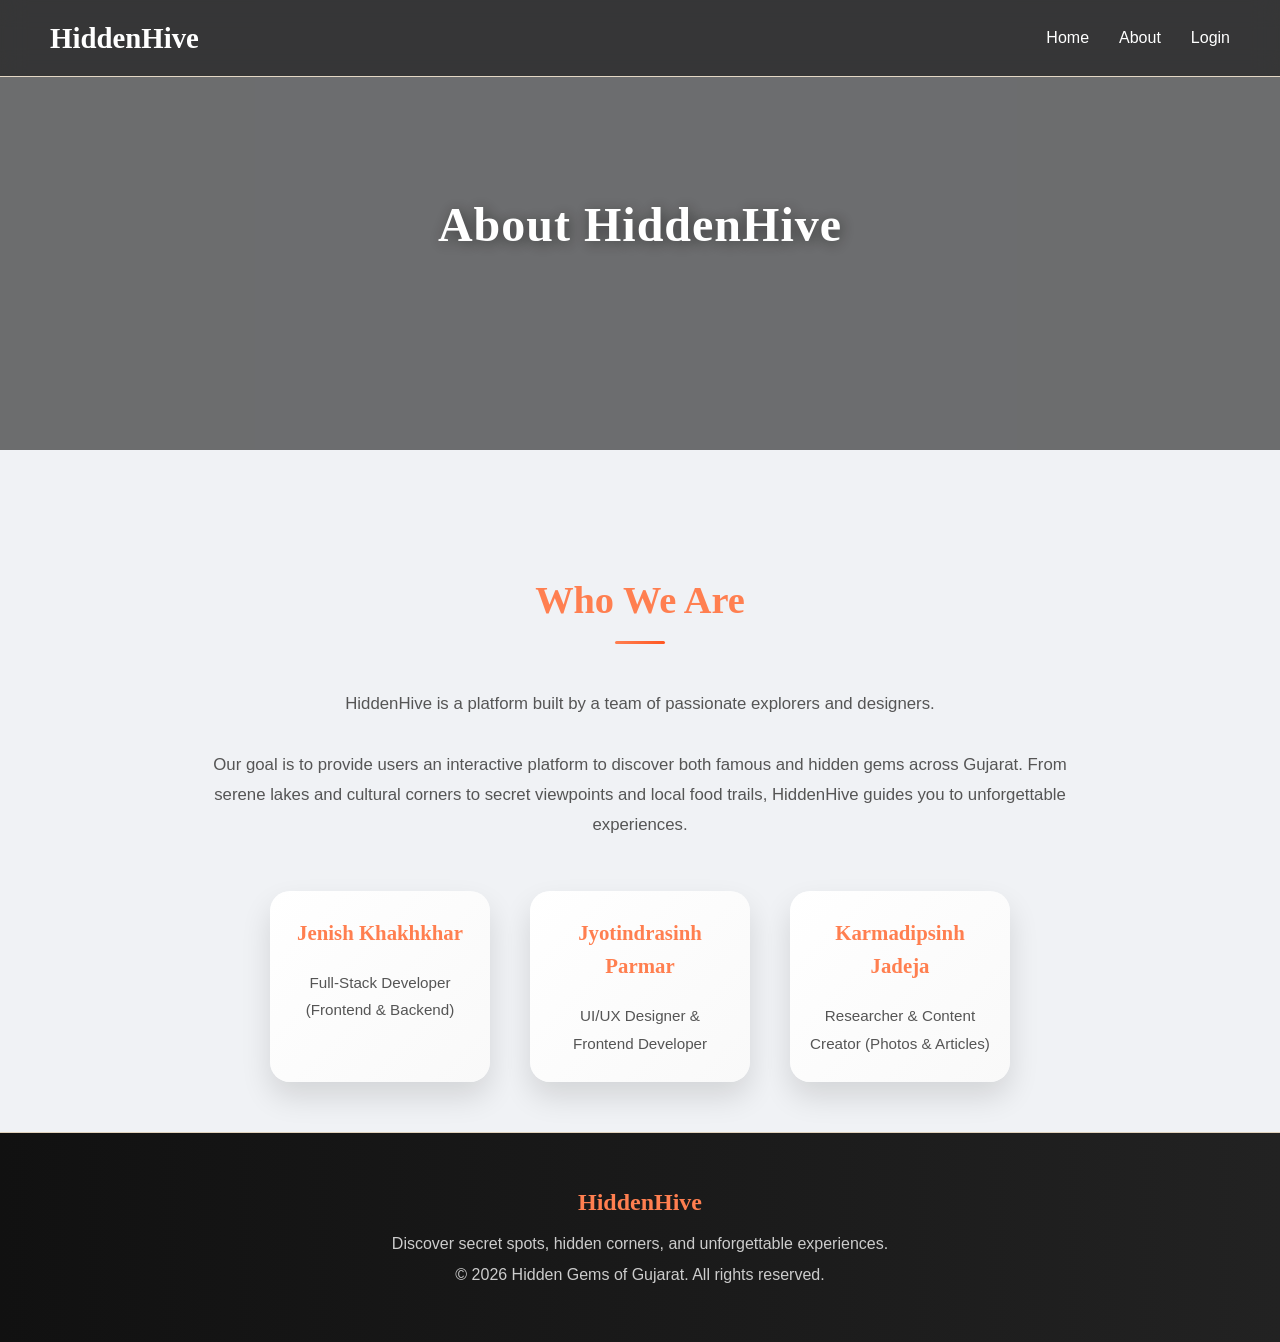
==== about.html @ 038d9a4e "Create about.html" ====
<!DOCTYPE html>
<html lang="en">
<head>
  <meta charset="UTF-8" />
  <meta name="viewport" content="width=device-width, initial-scale=1.0" />
  <title>About HiddenHive</title>
  <link rel="stylesheet" href="assets/css/style.css" />

  <!-- AOS Library for scroll animations -->
  <link href="https://cdn.jsdelivr.net/npm/aos@2.3.4/dist/aos.css" rel="stylesheet">

  <style>
    body { font-family: 'Poppins', sans-serif; margin:0; padding:0; background:#f0f2f5; color:#333; }
    
    /* ===== NAVBAR ===== */
    .navbar { position: fixed; width: 100%; padding: 15px 50px; display: flex; justify-content: space-between; align-items: center; backdrop-filter: blur(12px); background: rgba(0,0,0,0.5); z-index: 1000; transition: 0.3s; }
    .navbar:hover { background: rgba(0,0,0,0.85); }
    .logo { font-size: 1.8rem; color: #fff; font-weight: bold; transition: 0.3s; }
    .logo:hover { color: #ff7f50; transform: scale(1.05); }
    .nav-links { display: flex; gap: 30px; list-style: none; }
    .nav-links li a { color: #fff; text-decoration: none; position: relative; transition: 0.3s; }
    .nav-links li a:hover { color: #ff7f50; }

    /* ===== HERO ===== */
    .hero-about { height: 50vh; background: url('assets/images/Gujarat.jpeg') center/cover no-repeat; display: flex; justify-content: center; align-items: center; position: relative; }
    .hero-about::after { content: ""; position: absolute; width:100%; height:100%; background: rgba(0,0,0,0.55); top:0; left:0; }
    .hero-about h1 { color:#fff; position: relative; z-index:1; font-size: 3rem; text-shadow: 2px 2px 15px rgba(0,0,0,0.5); letter-spacing: 1px; }

    /* ===== ABOUT SECTION ===== */
    .about-section { max-width: 900px; margin: 120px auto 50px; padding: 0 20px; text-align: center; }
    .about-section h2 { font-size: 2.4rem; margin-bottom: 25px; color:#ff7f50; position: relative; display: inline-block; }
    .about-section h2::after { content: ""; width: 50px; height: 3px; background: linear-gradient(90deg,#ff7f50,#ff5722); display:block; margin:10px auto 0; border-radius:2px; }
    .about-section p { font-size: 1.05rem; line-height: 1.8; margin-top: 20px; color:#555; }

    /* ===== TEAM SECTION ===== */
    .team { display: flex; justify-content: center; flex-wrap: wrap; gap: 40px; margin-top: 50px; }
    .team-member { background: linear-gradient(135deg,#ffffff, #f9f9f9); padding: 25px 20px; border-radius: 20px; box-shadow: 0 15px 30px rgba(0,0,0,0.12); text-align: center; transition: all 0.4s ease; width: 220px; position: relative; overflow: hidden; }
    .team-member::before { content: ""; position: absolute; width: 150%; height: 150%; background: radial-gradient(circle, rgba(255,127,80,0.2), transparent); top:-50%; left:-50%; opacity:0; transition: 0.5s; }
    .team-member:hover::before { opacity:1; }
    .team-member:hover { transform: translateY(-12px) scale(1.05); box-shadow: 0 25px 45px rgba(0,0,0,0.15); }
    .team-member h3 { font-size: 1.3rem; color:#ff7f50; margin-bottom: 8px; }
    .team-member p { font-size: 0.95rem; color:#555; }

    /* ===== FOOTER ===== */
    .footer { text-align: center; padding: 50px 20px; background: linear-gradient(to right,#111,#222); color: #fff; margin-top:50px; }
    .footer h3 { color: #ff7f50; font-size: 1.5rem; margin-bottom: 10px; }
    .footer p { color: #ccc; margin:5px 0; }

    @media (max-width: 768px) {
      .team { gap: 25px; }
      .hero-about h1 { font-size: 2.4rem; }
    }
    @media (max-width: 480px) {
      .team-member { width: 100%; }
    }
  </style>
</head>
<body>

<!-- Navbar -->
<header class="navbar" data-aos="fade-down">
  <div class="logo" data-aos="fade-right">HiddenHive</div>
  <nav>
    <ul class="nav-links">
      <li><a href="index.html">Home</a></li>
      <li><a href="about.html" class="active-link">About</a></li>
      <li id="userSection"></li>
    </ul>
  </nav>
</header>

<!-- Hero Section -->
<section class="hero-about" data-aos="fade-up">
  <h1>About HiddenHive</h1>
</section>

<!-- About Section -->
<section class="about-section" data-aos="fade-up">
  <h2>Who We Are</h2>
  <p>
    HiddenHive is a platform built by a team of passionate explorers and designers.<br><br>
    Our goal is to provide users an interactive platform to discover both famous and hidden gems across Gujarat. From serene lakes and cultural corners to secret viewpoints and local food trails, HiddenHive guides you to unforgettable experiences.
  </p>

  <div class="team">
    <div class="team-member" data-aos="zoom-in">
      <h3>Jenish Khakhkhar</h3>
      <p>Full-Stack Developer (Frontend & Backend)</p>
    </div>
    <div class="team-member" data-aos="zoom-in" data-aos-delay="100">
      <h3>Jyotindrasinh Parmar</h3>
      <p>UI/UX Designer & Frontend Developer</p>
    </div>
    <div class="team-member" data-aos="zoom-in" data-aos-delay="200">
      <h3>Karmadipsinh Jadeja</h3>
      <p>Researcher & Content Creator (Photos & Articles)</p>
    </div>
  </div>
</section>

<!-- Footer -->
<footer class="footer" data-aos="fade-up">
  <h3>HiddenHive</h3>
  <p>Discover secret spots, hidden corners, and unforgettable experiences.</p>
  <p>&copy; 2026 Hidden Gems of Gujarat. All rights reserved.</p>
</footer>

<script src="https://cdn.jsdelivr.net/npm/aos@2.3.4/dist/aos.js"></script>
<script>
  AOS.init({ duration: 1200 });

  // Navbar user section: Login / Logout
  const userSection = document.getElementById("userSection");
  const isLoggedIn = localStorage.getItem("isLoggedIn");

  if (isLoggedIn) {
    userSection.innerHTML = `<a href="#" onclick="logoutUser()" style="color:#ff7f50;">Logout</a>`;
  } else {
    userSection.innerHTML = `<a href="login.html">Login</a>`;
  }

  function logoutUser() {
    localStorage.removeItem("isLoggedIn");
    window.location.href = "login.html";
  }
</script>

</body>
</html>
---- assets/css/style.css ----
* {
  margin: 0;
  padding: 0;
  box-sizing: border-box;
}

html {
  scroll-behavior: smooth;
}

body {
  font-family: Arial, sans-serif;
  background-color: #f7f3ea;
  color: #2e2a25;
  line-height: 1.6;
}

img {
  width: 100%;
  display: block;
}

a {
  text-decoration: none;
}

.container {
  width: 90%;
  max-width: 1200px;
  margin: auto;
}

.section {
  padding: 80px 0;
}

.section-label {
  color: #b38b59;
  font-size: 14px;
  text-transform: uppercase;
  letter-spacing: 2px;
  margin-bottom: 10px;
}

h1,
h2,
h3 {
  font-family: Georgia, serif;
  color: #2f2418;
}

h2 {
  font-size: 2.2rem;
  margin-bottom: 18px;
}

p {
  color: #5f564b;
}

.navbar {
  width: 100%;
  position: fixed;
  top: 0;
  left: 0;
  z-index: 1000;
  padding: 18px 5%;
  display: flex;
  justify-content: space-between;
  align-items: center;
  background: rgba(255, 250, 243, 0.95);
  backdrop-filter: blur(6px);
  border-bottom: 1px solid #e5d8c5;
}

.logo {
  font-size: 1.2rem;
  font-weight: bold;
  color: #2f2418;
  font-family: Georgia, serif;
}

.nav-links {
  list-style: none;
  display: flex;
  gap: 24px;
}

.nav-links li {
  display: flex;
  align-items: center;
}

.nav-links a {
  color: #3b3025;
  transition: 0.3s;
}

.nav-links a:hover,
.active-link {
  color: #b38b59;
}

.user-greeting {
  color: #5e4525;
  font-weight: 600;
}

.nav-auth-link {
  font-weight: 600;
}

.nav-auth-btn {
  border: none;
  border-radius: 999px;
  background: #b38b59;
  color: #fff;
  padding: 8px 14px;
  font-weight: 600;
  cursor: pointer;
  transition: 0.3s ease;
  margin-left: 10px;
}

.nav-auth-btn:hover {
  background: #9f7848;
}

.hero {
  height: 100vh;
  background: url('assets/dwarkadhish-temple.jpg') center/cover no-repeat;
  position: relative;
  display: flex;
  align-items: center;
  justify-content: center;
  text-align: center;
  padding: 0 20px;
}

.overlay {
  position: absolute;
  inset: 0;
  background: rgba(0, 0, 0, 0.45);
}

.hero-content {
  position: relative;
  z-index: 2;
  max-width: 850px;
}

.hero-tag {
  color: #d9b06f;
  text-transform: uppercase;
  letter-spacing: 2px;
  margin-bottom: 15px;
  font-size: 14px;
}

.hero h1 {
  font-size: 3.5rem;
  color: #fff7eb;
  margin-bottom: 18px;
}

.hero-text {
  font-size: 1.1rem;
  max-width: 700px;
  margin: 0 auto 30px;
  color: #f5ead9;
}

.hero-buttons {
  display: flex;
  justify-content: center;
  gap: 15px;
  flex-wrap: wrap;
  margin-bottom: 25px;
}

.btn {
  padding: 12px 24px;
  border-radius: 30px;
  font-weight: bold;
  display: inline-block;
  transition: 0.3s;
}

.btn-primary {
  background: #b38b59;
  color: #fff;
}

.btn-primary:hover {
  background: #9f7848;
}

.btn-secondary {
  border: 1px solid #f4dfba;
  color: #fff8ef;
}

.btn-secondary:hover {
  background: #b38b59;
  color: #fff;
}

.search-box {
  margin-top: 15px;
  display: flex;
  justify-content: center;
  flex-wrap: wrap;
  gap: 10px;
}

.search-box input {
  width: 320px;
  max-width: 90%;
  padding: 12px 15px;
  border: none;
  border-radius: 30px;
  outline: none;
}

.search-box button {
  padding: 12px 20px;
  border: none;
  border-radius: 30px;
  background: #b38b59;
  color: #fff;
  font-weight: bold;
  cursor: pointer;
  transition: 0.3s;
}

.search-box button:hover {
  background: #9f7848;
}

.intro {
  background: #fffaf3;
  text-align: center;
}

.intro p {
  max-width: 850px;
  margin: auto;
}

.city-grid,
.place-grid,
.category-grid,
.about-points {
  display: grid;
  gap: 25px;
}

.city-grid {
  grid-template-columns: repeat(auto-fit, minmax(240px, 1fr));
}

.place-grid {
  grid-template-columns: repeat(auto-fit, minmax(260px, 1fr));
}

.category-grid {
  grid-template-columns: repeat(auto-fit, minmax(220px, 1fr));
}

.about-points {
  grid-template-columns: repeat(auto-fit, minmax(220px, 1fr));
  margin-top: 30px;
}

.city-card,
.place-card,
.category-card,
.about-box,
.info-box {
  background: #ffffff;
  border: 1px solid #eadfcf;
  border-radius: 16px;
  overflow: hidden;
  transition: transform 0.3s ease, box-shadow 0.3s ease;
  box-shadow: 0 8px 20px rgba(73, 52, 28, 0.06);
}

.city-card:hover,
.place-card:hover,
.category-card:hover,
.about-box:hover,
.info-box:hover {
  transform: translateY(-6px);
  box-shadow: 0 12px 26px rgba(73, 52, 28, 0.12);
}

.city-card img,
.place-card img {
  height: 220px;
  object-fit: cover;
}

.card-content {
  padding: 20px;
}

.card-content h3 {
  margin-bottom: 10px;
  color: #2f2418;
}

.card-content p {
  margin-bottom: 15px;
  color: #5f564b;
}

.card-btn {
  display: inline-block;
  color: #a6793d;
  font-weight: bold;
}

.card-btn:hover {
  color: #805b2b;
}

.badge,
.city-tag {
  display: inline-block;
  font-size: 12px;
  background: #ecd7b2;
  color: #5e4525;
  font-weight: bold;
  padding: 6px 12px;
  border-radius: 20px;
  margin-bottom: 12px;
}

.category-card {
  padding: 25px;
  text-align: center;
}

.category-card h3 {
  margin-bottom: 10px;
  color: #2f2418;
}

.category-card p {
  color: #5f564b;
}

.about {
  background: #fffaf3;
  text-align: center;
}

.about p {
  max-width: 800px;
  margin: auto;
}

.about-box {
  padding: 22px;
  color: #4a3925;
  font-weight: bold;
}

.cta {
  text-align: center;
  background: linear-gradient(to right, #f5ede2, #efe3d4);
}

.cta p {
  margin: 15px 0 25px;
}

.footer {
  background: #f1e8db;
  text-align: center;
  padding: 35px 20px;
  border-top: 1px solid #e1d2bc;
}

.footer h3 {
  margin-bottom: 10px;
  color: #2f2418;
}

.footer p {
  margin: 6px 0;
  color: #5f564b;
}

.page-hero {
  height: 70vh;
  position: relative;
  display: flex;
  align-items: center;
  justify-content: center;
  text-align: center;
  padding: 120px 20px 60px;
  background-size: cover;
  background-position: center;
}

.city-page-hero {
  background: url('https://images.unsplash.com/photo-1516483638261-f4dbaf036963?auto=format&fit=crop&w=1600&q=80') center/cover no-repeat;
}

.places-page-hero {
  background: url('https://images.unsplash.com/photo-1500530855697-b586d89ba3ee?auto=format&fit=crop&w=1600&q=80') center/cover no-repeat;
}

.city-explorer-hero {
  background-size: cover;
  background-position: center;
}

.light-overlay {
  position: absolute;
  inset: 0;
  background: rgba(35, 24, 14, 0.45);
}

.page-hero-content {
  position: relative;
  z-index: 2;
  max-width: 820px;
}

.page-hero-content h1 {
  font-size: 3rem;
  color: #fff7eb;
  margin-bottom: 16px;
}

.page-hero-content p {
  color: #f5ead9;
  font-size: 1.05rem;
}

.section-heading {
  text-align: center;
  margin-bottom: 40px;
}

.section-heading p {
  max-width: 700px;
  margin: 0 auto;
}

.bright-card img {
  height: 240px;
  object-fit: cover;
}

.city-info-section {
  background: #fffaf3;
}

.city-info-layout {
  display: grid;
  grid-template-columns: 1.3fr 1fr;
  gap: 30px;
  align-items: center;
}

.city-info-text h2 {
  margin-bottom: 15px;
}

.city-info-boxes {
  display: grid;
  gap: 18px;
}

.info-box {
  padding: 22px;
  border-radius: 16px;
  font-weight: bold;
  color: #4a3925;
  text-align: center;
}

.light-footer {
  background: #f1e8db;
  border-top: 1px solid #e1d2bc;
}

.light-footer h3 {
  color: #2f2418;
}

.light-footer p {
  color: #5f564b;
}

.filter-section {
  background: #fffaf3;
}

.city-category-section,
.city-results-section {
  background: #fffaf3;
}

.city-category-grid {
  display: grid;
  grid-template-columns: repeat(auto-fit, minmax(220px, 1fr));
  gap: 20px;
}

.city-category-card {
  display: block;
  background: #ffffff;
  border: 1px solid #eadfcf;
  border-radius: 18px;
  padding: 26px 22px;
  box-shadow: 0 8px 20px rgba(73, 52, 28, 0.06);
  transition: transform 0.3s ease, box-shadow 0.3s ease, border-color 0.3s ease;
}

.city-category-card h3 {
  margin-bottom: 10px;
}

.city-category-card p {
  color: #5f564b;
}

.city-category-card:hover,
.active-category {
  transform: translateY(-5px);
  box-shadow: 0 12px 26px rgba(73, 52, 28, 0.12);
  border-color: #cda975;
}

.city-results-header {
  display: flex;
  justify-content: space-between;
  align-items: center;
  gap: 20px;
  margin-bottom: 28px;
}

.city-back-link {
  font-size: 0.98rem;
}

.filter-bar {
  display: grid;
  grid-template-columns: 2fr 1fr 1fr auto;
  gap: 14px;
  margin-top: 28px;
}

.filter-bar input,
.filter-bar select {
  width: 100%;
  padding: 14px 16px;
  border: 1px solid #dbc9af;
  border-radius: 14px;
  background: #fff;
  color: #2f2418;
  font-size: 1rem;
  outline: none;
}

.filter-bar button {
  border: none;
  border-radius: 14px;
  background: #b38b59;
  color: #fff;
  padding: 14px 22px;
  font-weight: 700;
  cursor: pointer;
  transition: 0.3s ease;
}

.filter-bar button:hover {
  background: #9f7848;
}

.no-results {
  text-align: center;
  color: #7a6448;
  font-weight: 600;
  margin-top: 24px;
}

.details-hero {
  margin-top: 84px;
  height: 420px;
  overflow: hidden;
}

.details-hero img {
  width: 100%;
  height: 100%;
  object-fit: cover;
}

.details-container {
  max-width: 920px;
}

.details-container h1 {
  font-size: 2.8rem;
  margin-bottom: 12px;
}

.details-city {
  font-size: 1.05rem;
  color: #9a6b33;
  font-weight: 700;
  margin-bottom: 18px;
}

.details-description {
  font-size: 1.05rem;
  margin-bottom: 30px;
}

.details-extra {
  display: grid;
  grid-template-columns: repeat(auto-fit, minmax(240px, 1fr));
  gap: 20px;
  margin-bottom: 30px;
}

.details-gallery-section {
  margin-bottom: 32px;
}

.details-gallery-section h3 {
  margin-bottom: 16px;
}

.details-gallery {
  display: grid;
  grid-template-columns: repeat(auto-fit, minmax(220px, 1fr));
  gap: 18px;
}

.gallery-card {
  border-radius: 18px;
  overflow: hidden;
  border: 1px solid #eadfcf;
  box-shadow: 0 10px 24px rgba(73, 52, 28, 0.08);
  background: #fff;
}

.gallery-card img {
  width: 100%;
  height: 210px;
  object-fit: cover;
}

.extra-box {
  background: #fffaf3;
  border: 1px solid #eadfcf;
  border-radius: 18px;
  padding: 24px;
  box-shadow: 0 10px 24px rgba(73, 52, 28, 0.08);
}

.extra-box h3 {
  margin-bottom: 10px;
}
/* ================= VIDEO BACKGROUND ================= */

#bg-video {
  position: fixed;
  top: 0;
  left: 0;
  width: 100%;
  height: 100%;
  object-fit: cover;
  z-index: -2;
  filter: brightness(0.7) contrast(1.1) saturate(1.2);
  animation: zoomVideo 20s ease-in-out infinite alternate;
}

@keyframes zoomVideo {
  from {
    transform: scale(1);
  }
  to {
    transform: scale(1.08);
  }
}

/* Remove background image completely */
.auth-page {
  min-height: 100vh;
  background: none !important;
}

/* ================= OVERLAY ================= */

.auth-overlay {
  position: fixed;
  top: 0;
  left: 0;
  width: 100%;
  height: 100%;
  background: rgba(33, 22, 12, 0.55);
  z-index: 0;
}

/* ================= AUTH WRAPPER ================= */

.auth-wrapper {
  min-height: 100vh;
  position: relative;
  display: flex;
  align-items: center;
  justify-content: center;
  padding: 40px 20px;
  z-index: 1;
}

/* ================= AUTH CARD ================= */

.auth-card {
  position: relative;
  z-index: 2;
  width: 100%;
  max-width: 1050px;
  min-height: 580px;
  display: grid;
  grid-template-columns: 1.1fr 0.9fr;

  /* ✨ GLASS + RED TINT */
  background: rgba(120, 40, 30, 0.25);
  backdrop-filter: blur(20px);
  -webkit-backdrop-filter: blur(20px);

  border-radius: 24px;
  overflow: hidden;

  border: 1px solid rgba(255, 255, 255, 0.2);

  box-shadow: 0 25px 60px rgba(0, 0, 0, 0.35);
}
/* ================= LEFT SIDE ================= */

.auth-left {
  padding: 70px 55px;
  display: flex;
  flex-direction: column;
  justify-content: center;

  background: linear-gradient(
    135deg,
    rgba(255, 200, 170, 0.25),
    rgba(180, 60, 40, 0.35)
  );
  backdrop-filter: blur(10px);
}

.auth-left h1 {
  font-size: 3rem;
  line-height: 1.15;
  margin-bottom: 18px;
  color: #2f2418;
}

.auth-left p:not(.section-label) {
  font-size: 1.05rem;
  max-width: 430px;
  color: #5b4c3d;
}

/* ================= RIGHT SIDE ================= */

.auth-right {
  padding: 60px 45px;
  display: flex;
  flex-direction: column;
  justify-content: center;

  /* ✨ SOFT GLASS RED */
  background: rgba(255, 240, 235, 0.15);
  backdrop-filter: blur(12px);
}

.auth-right h2,
.auth-input-group label,
.auth-switch {
  color: #fff;
}

.auth-switch a {
  color: #ffb199;
}

/* ================= INPUTS ================= */

.auth-input-group {
  margin-bottom: 18px;
}

.auth-input-group label {
  display: block;
  margin-bottom: 8px;
  font-weight: 600;
  color: cyan;
}

.auth-input-group input {
  width: 100%;
  padding: 14px 16px;

  background: rgba(255, 255, 255, 0.15);
  border: 1px solid rgba(255, 255, 255, 0.3);

  border-radius: 12px;
  color: #fff;

  backdrop-filter: blur(6px);
  outline: none;
  transition: 0.3s ease;
}

/* Placeholder color */
.auth-input-group input::placeholder {
  color: rgba(255, 255, 255, 0.7);
}

.auth-input-group input:focus {
  border-color: #ff8a65;
  box-shadow: 0 0 0 4px rgba(255, 120, 90, 0.25);
  background: rgba(255, 255, 255, 0.2);
}
/* ================= BUTTON ================= */

.auth-btn {
  width: 100%;
  padding: 14px 18px;
  border: none;
  border-radius: 12px;

  background: linear-gradient(135deg, #ff7a5c, #b33a2b);
  color: #fff;

  font-size: 1rem;
  font-weight: bold;
  cursor: pointer;
  transition: 0.3s ease;
}

.auth-btn:hover {
  transform: translateY(-3px);
  box-shadow: 0 10px 25px rgba(255, 100, 80, 0.5);
}

/* ================= SWITCH TEXT ================= */

.auth-switch {
  margin-top: 18px;
  color: #5f564b;
  font-size: 0.98rem;
}

.auth-switch a {
  color: #9a6b33;
  font-weight: 600;
}

/* ================= RESPONSIVE ================= */

@media (max-width: 900px) {
  .auth-card {
    grid-template-columns: 1fr;
    max-width: 560px;
  }

  .auth-left {
    padding: 45px 30px 25px;
  }

  .auth-left h1 {
    font-size: 2.2rem;
  }

  .auth-right {
    padding: 35px 30px 40px;
  }
}

@media (max-width: 500px) {
  .auth-wrapper {
    padding: 20px 14px;
  }

  .auth-left,
  .auth-right {
    padding-left: 22px;
    padding-right: 22px;
  }

  .auth-left h1 {
    font-size: 1.9rem;
  }
}

@media (max-width: 768px) {
  .navbar {
    flex-direction: column;
    gap: 12px;
    padding: 15px 5%;
  }

  .nav-links {
    flex-wrap: wrap;
    justify-content: center;
    gap: 14px;
  }

  .hero h1 {
    font-size: 2.4rem;
  }

  .hero-text {
    font-size: 1rem;
  }

  .page-hero-content h1 {
    font-size: 2.2rem;
  }

  h2 {
    font-size: 1.8rem;
  }

  .section {
    padding: 65px 0;
  }

  .city-info-layout {
    grid-template-columns: 1fr;
  }

  .filter-bar {
    grid-template-columns: 1fr;
  }

  .city-results-header {
    flex-direction: column;
    align-items: flex-start;
  }

  .details-hero {
    height: 280px;
    margin-top: 112px;
  }

  .details-container h1 {
    font-size: 2.2rem;
  }
}

@media (max-width: 500px) {
  .auth-wrapper {
    padding: 20px 14px;
  }

  .auth-left,
  .auth-right {
    padding-left: 22px;
    padding-right: 22px;
  }

  .auth-left h1 {
    font-size: 1.9rem;
  }
}
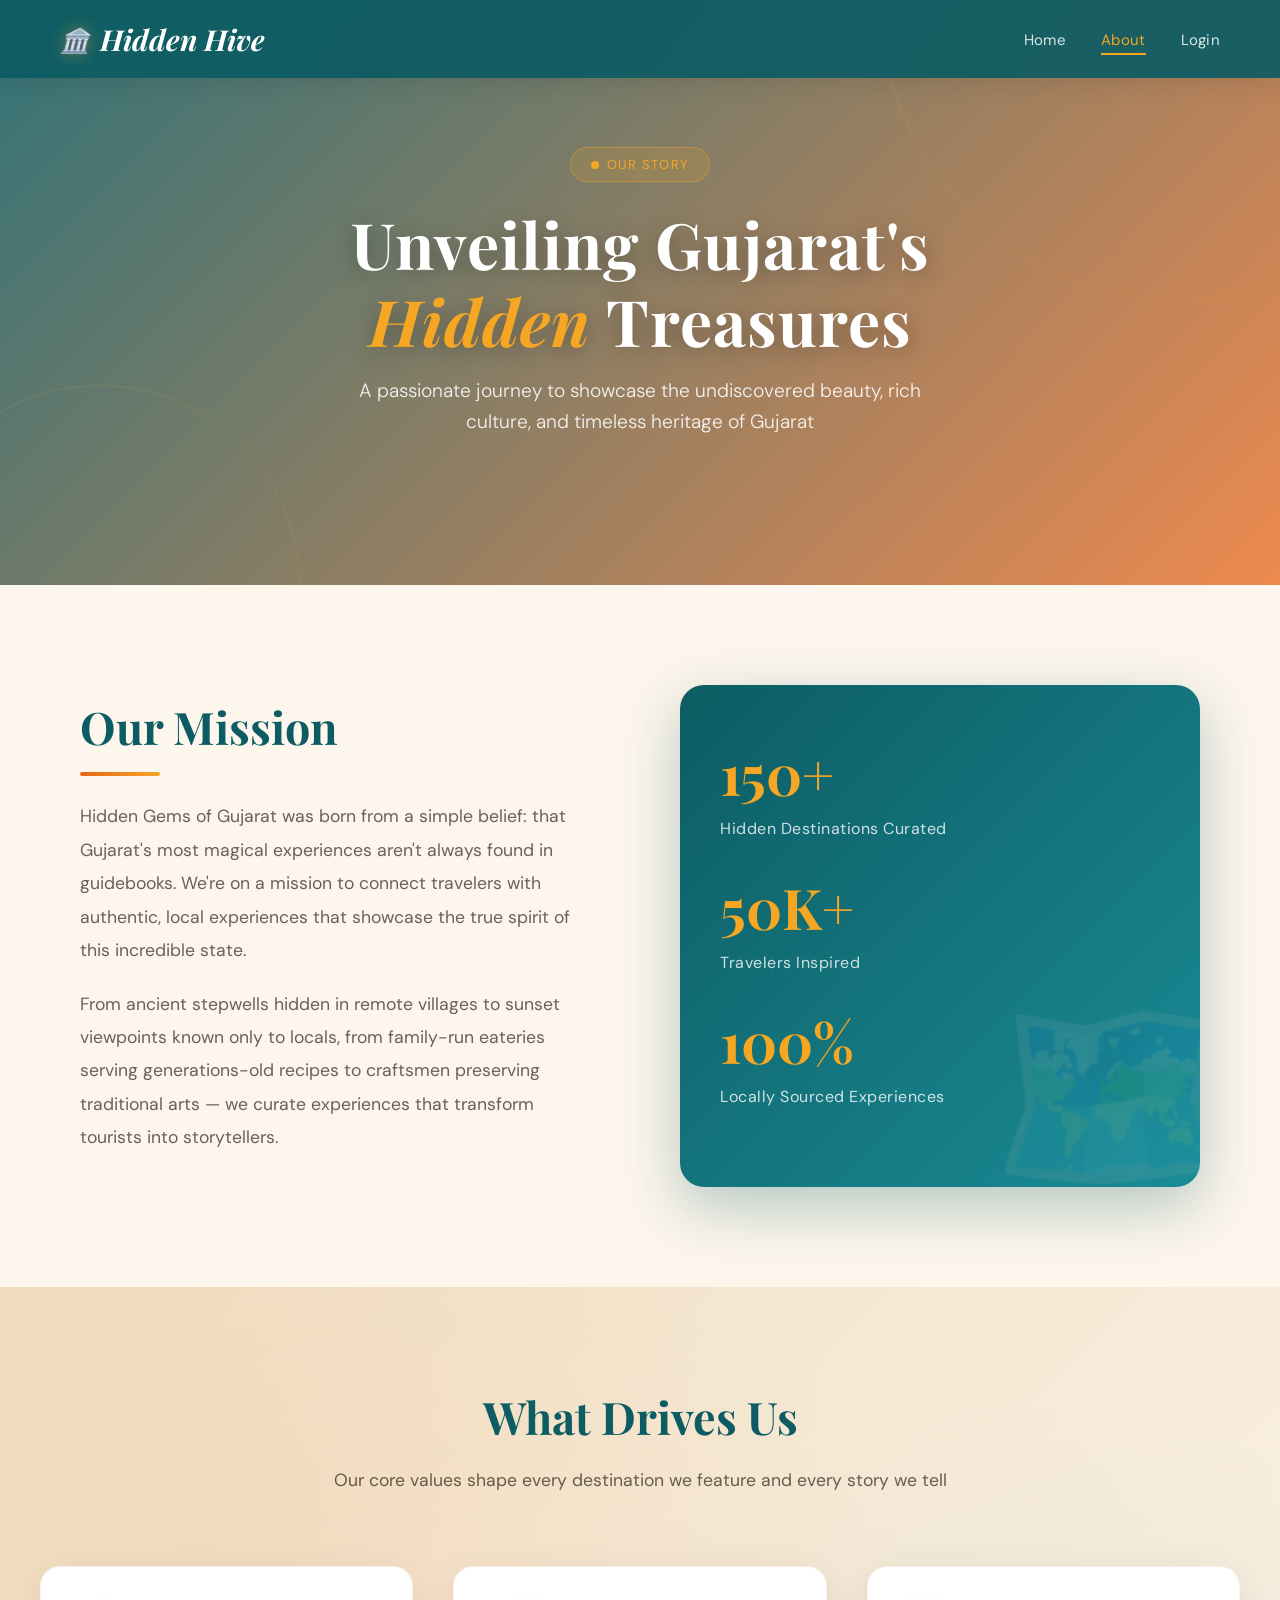
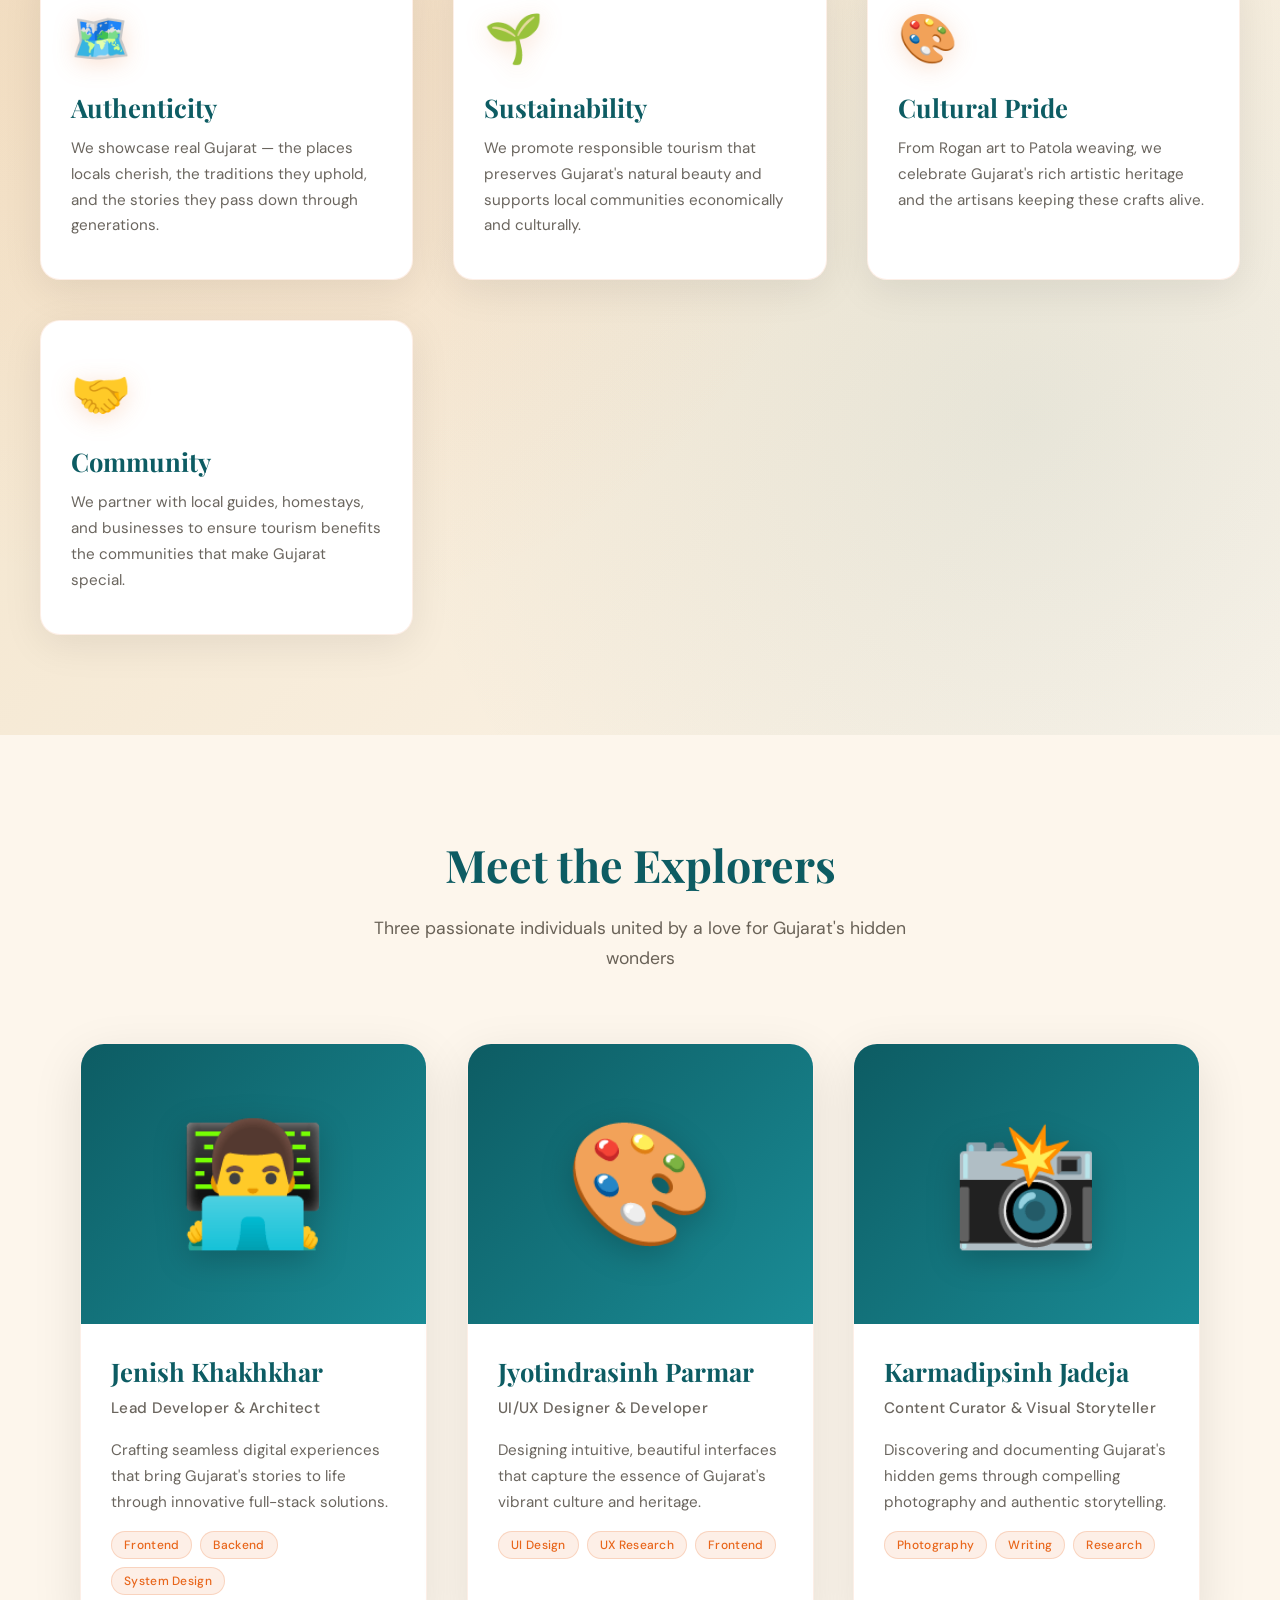
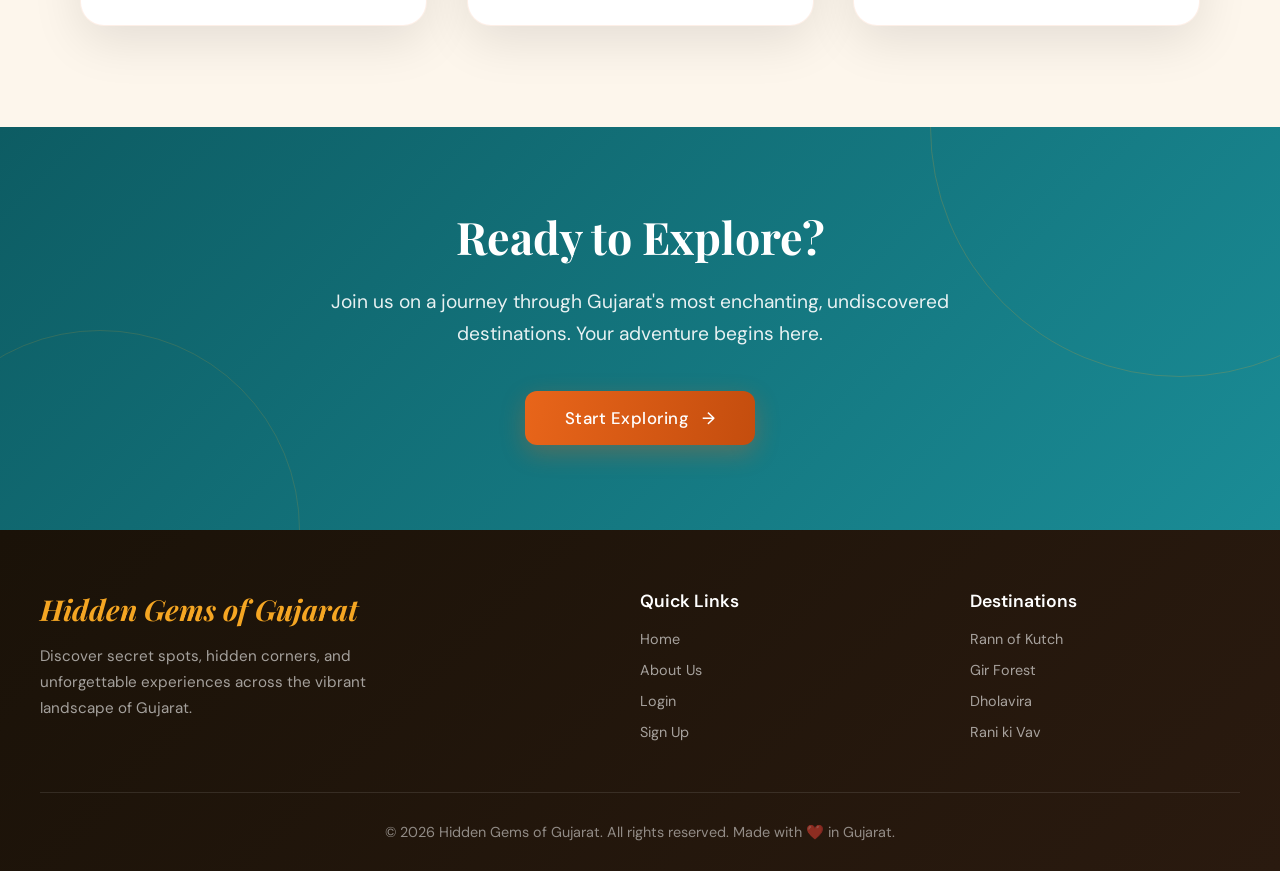
==== commit 68aef86e: "Add files via upload" ====
--- a/about.html
+++ b/about.html
@@ -1,129 +1,961 @@
-<!DOCTYPE html>
-<html lang="en">
-<head>
-  <meta charset="UTF-8" />
-  <meta name="viewport" content="width=device-width, initial-scale=1.0" />
-  <title>About HiddenHive</title>
-  <link rel="stylesheet" href="assets/css/style.css" />
-
-  <!-- AOS Library for scroll animations -->
-  <link href="https://cdn.jsdelivr.net/npm/aos@2.3.4/dist/aos.css" rel="stylesheet">
-
-  <style>
-    body { font-family: 'Poppins', sans-serif; margin:0; padding:0; background:#f0f2f5; color:#333; }
-    
-    /* ===== NAVBAR ===== */
-    .navbar { position: fixed; width: 100%; padding: 15px 50px; display: flex; justify-content: space-between; align-items: center; backdrop-filter: blur(12px); background: rgba(0,0,0,0.5); z-index: 1000; transition: 0.3s; }
-    .navbar:hover { background: rgba(0,0,0,0.85); }
-    .logo { font-size: 1.8rem; color: #fff; font-weight: bold; transition: 0.3s; }
-    .logo:hover { color: #ff7f50; transform: scale(1.05); }
-    .nav-links { display: flex; gap: 30px; list-style: none; }
-    .nav-links li a { color: #fff; text-decoration: none; position: relative; transition: 0.3s; }
-    .nav-links li a:hover { color: #ff7f50; }
-
-    /* ===== HERO ===== */
-    .hero-about { height: 50vh; background: url('assets/images/Gujarat.jpeg') center/cover no-repeat; display: flex; justify-content: center; align-items: center; position: relative; }
-    .hero-about::after { content: ""; position: absolute; width:100%; height:100%; background: rgba(0,0,0,0.55); top:0; left:0; }
-    .hero-about h1 { color:#fff; position: relative; z-index:1; font-size: 3rem; text-shadow: 2px 2px 15px rgba(0,0,0,0.5); letter-spacing: 1px; }
-
-    /* ===== ABOUT SECTION ===== */
-    .about-section { max-width: 900px; margin: 120px auto 50px; padding: 0 20px; text-align: center; }
-    .about-section h2 { font-size: 2.4rem; margin-bottom: 25px; color:#ff7f50; position: relative; display: inline-block; }
-    .about-section h2::after { content: ""; width: 50px; height: 3px; background: linear-gradient(90deg,#ff7f50,#ff5722); display:block; margin:10px auto 0; border-radius:2px; }
-    .about-section p { font-size: 1.05rem; line-height: 1.8; margin-top: 20px; color:#555; }
-
-    /* ===== TEAM SECTION ===== */
-    .team { display: flex; justify-content: center; flex-wrap: wrap; gap: 40px; margin-top: 50px; }
-    .team-member { background: linear-gradient(135deg,#ffffff, #f9f9f9); padding: 25px 20px; border-radius: 20px; box-shadow: 0 15px 30px rgba(0,0,0,0.12); text-align: center; transition: all 0.4s ease; width: 220px; position: relative; overflow: hidden; }
-    .team-member::before { content: ""; position: absolute; width: 150%; height: 150%; background: radial-gradient(circle, rgba(255,127,80,0.2), transparent); top:-50%; left:-50%; opacity:0; transition: 0.5s; }
-    .team-member:hover::before { opacity:1; }
-    .team-member:hover { transform: translateY(-12px) scale(1.05); box-shadow: 0 25px 45px rgba(0,0,0,0.15); }
-    .team-member h3 { font-size: 1.3rem; color:#ff7f50; margin-bottom: 8px; }
-    .team-member p { font-size: 0.95rem; color:#555; }
-
-    /* ===== FOOTER ===== */
-    .footer { text-align: center; padding: 50px 20px; background: linear-gradient(to right,#111,#222); color: #fff; margin-top:50px; }
-    .footer h3 { color: #ff7f50; font-size: 1.5rem; margin-bottom: 10px; }
-    .footer p { color: #ccc; margin:5px 0; }
-
-    @media (max-width: 768px) {
-      .team { gap: 25px; }
-      .hero-about h1 { font-size: 2.4rem; }
-    }
-    @media (max-width: 480px) {
-      .team-member { width: 100%; }
-    }
-  </style>
-</head>
-<body>
-
-<!-- Navbar -->
-<header class="navbar" data-aos="fade-down">
-  <div class="logo" data-aos="fade-right">HiddenHive</div>
-  <nav>
-    <ul class="nav-links">
-      <li><a href="index.html">Home</a></li>
-      <li><a href="about.html" class="active-link">About</a></li>
-      <li id="userSection"></li>
-    </ul>
-  </nav>
-</header>
-
-<!-- Hero Section -->
-<section class="hero-about" data-aos="fade-up">
-  <h1>About HiddenHive</h1>
-</section>
-
-<!-- About Section -->
-<section class="about-section" data-aos="fade-up">
-  <h2>Who We Are</h2>
-  <p>
-    HiddenHive is a platform built by a team of passionate explorers and designers.<br><br>
-    Our goal is to provide users an interactive platform to discover both famous and hidden gems across Gujarat. From serene lakes and cultural corners to secret viewpoints and local food trails, HiddenHive guides you to unforgettable experiences.
-  </p>
-
-  <div class="team">
-    <div class="team-member" data-aos="zoom-in">
-      <h3>Jenish Khakhkhar</h3>
-      <p>Full-Stack Developer (Frontend & Backend)</p>
-    </div>
-    <div class="team-member" data-aos="zoom-in" data-aos-delay="100">
-      <h3>Jyotindrasinh Parmar</h3>
-      <p>UI/UX Designer & Frontend Developer</p>
-    </div>
-    <div class="team-member" data-aos="zoom-in" data-aos-delay="200">
-      <h3>Karmadipsinh Jadeja</h3>
-      <p>Researcher & Content Creator (Photos & Articles)</p>
-    </div>
-  </div>
-</section>
-
-<!-- Footer -->
-<footer class="footer" data-aos="fade-up">
-  <h3>HiddenHive</h3>
-  <p>Discover secret spots, hidden corners, and unforgettable experiences.</p>
-  <p>&copy; 2026 Hidden Gems of Gujarat. All rights reserved.</p>
-</footer>
-
-<script src="https://cdn.jsdelivr.net/npm/aos@2.3.4/dist/aos.js"></script>
-<script>
-  AOS.init({ duration: 1200 });
-
-  // Navbar user section: Login / Logout
-  const userSection = document.getElementById("userSection");
-  const isLoggedIn = localStorage.getItem("isLoggedIn");
-
-  if (isLoggedIn) {
-    userSection.innerHTML = `<a href="#" onclick="logoutUser()" style="color:#ff7f50;">Logout</a>`;
-  } else {
-    userSection.innerHTML = `<a href="login.html">Login</a>`;
-  }
-
-  function logoutUser() {
-    localStorage.removeItem("isLoggedIn");
-    window.location.href = "login.html";
-  }
-</script>
-
-</body>
-</html>
+<!DOCTYPE html>
+<html lang="en">
+<head>
+  <meta charset="UTF-8" />
+  <meta name="viewport" content="width=device-width, initial-scale=1.0" />
+  <title>About Us | Hidden Gems of Gujarat</title>
+  <link href="https://fonts.googleapis.com/css2?family=Playfair+Display:ital,wght@0,500;0,700;1,500&family=DM+Sans:wght@300;400;500;600&display=swap" rel="stylesheet">
+  
+  <!-- AOS Library -->
+  <link href="https://cdn.jsdelivr.net/npm/aos@2.3.4/dist/aos.css" rel="stylesheet">
+
+  <style>
+    *, *::before, *::after { box-sizing: border-box; margin: 0; padding: 0; }
+
+    :root {
+      --saffron: #E8651A;
+      --deep-saffron: #C44D0E;
+      --gold: #F5A623;
+      --cream: #FDF6EC;
+      --sand: #F0E0C4;
+      --deep-teal: #0D5C63;
+      --teal: #1A8C96;
+      --dark: #1A1208;
+      --text-muted: rgba(26,18,8,0.65);
+    }
+
+    body {
+      font-family: 'DM Sans', sans-serif;
+      margin: 0;
+      padding: 0;
+      background: var(--cream);
+      color: var(--dark);
+      overflow-x: hidden;
+    }
+
+    /* ===== NAVBAR ===== */
+    .navbar {
+      position: fixed;
+      width: 100%;
+      padding: 20px 60px;
+      display: flex;
+      justify-content: space-between;
+      align-items: center;
+      backdrop-filter: blur(20px);
+      background: rgba(13, 92, 99, 0.92);
+      z-index: 1000;
+      transition: all 0.4s ease;
+      box-shadow: 0 4px 24px rgba(0,0,0,0.1);
+    }
+
+    .navbar.scrolled {
+      padding: 15px 60px;
+      background: rgba(13, 92, 99, 0.97);
+      box-shadow: 0 8px 32px rgba(0,0,0,0.15);
+    }
+
+    .logo {
+      font-family: 'Playfair Display', serif;
+      font-size: 1.8rem;
+      color: #fff;
+      font-weight: 700;
+      font-style: italic;
+      transition: all 0.3s;
+      position: relative;
+      display: flex;
+      align-items: center;
+      gap: 10px;
+    }
+
+    .logo::before {
+      content: '🏛️';
+      font-size: 1.5rem;
+      filter: drop-shadow(0 0 8px rgba(245,166,35,0.4));
+    }
+
+    .logo:hover {
+      color: var(--gold);
+      transform: translateY(-2px);
+      cursor: pointer;
+    }
+
+    .nav-links {
+      display: flex;
+      gap: 35px;
+      list-style: none;
+      align-items: center;
+    }
+
+    .nav-links li a {
+      color: rgba(255,255,255,0.85);
+      text-decoration: none;
+      font-size: 15px;
+      font-weight: 400;
+      position: relative;
+      transition: all 0.3s;
+      letter-spacing: 0.3px;
+    }
+
+    .nav-links li a::after {
+      content: '';
+      position: absolute;
+      bottom: -5px;
+      left: 0;
+      width: 0;
+      height: 2px;
+      background: var(--gold);
+      transition: width 0.3s;
+    }
+
+    .nav-links li a:hover,
+    .nav-links li a.active-link {
+      color: var(--gold);
+    }
+
+    .nav-links li a:hover::after,
+    .nav-links li a.active-link::after {
+      width: 100%;
+    }
+
+    /* ===== HERO SECTION ===== */
+    .hero-about {
+      height: 65vh;
+      background: 
+        linear-gradient(135deg, rgba(13,92,99,0.85) 0%, rgba(232,101,26,0.75) 100%),
+        url('assets/images/Gujarat.jpeg') center/cover no-repeat;
+      display: flex;
+      flex-direction: column;
+      justify-content: center;
+      align-items: center;
+      position: relative;
+      overflow: hidden;
+    }
+
+    .hero-about::before {
+      content: '';
+      position: absolute;
+      width: 600px;
+      height: 600px;
+      border-radius: 50%;
+      border: 1px solid rgba(245,166,35,0.2);
+      top: -300px;
+      right: -200px;
+      animation: rotateBorder 20s linear infinite;
+    }
+
+    .hero-about::after {
+      content: '';
+      position: absolute;
+      width: 400px;
+      height: 400px;
+      border-radius: 50%;
+      border: 1px solid rgba(245,166,35,0.15);
+      bottom: -200px;
+      left: -100px;
+      animation: rotateBorder 15s linear infinite reverse;
+    }
+
+    @keyframes rotateBorder {
+      from { transform: rotate(0deg); }
+      to { transform: rotate(360deg); }
+    }
+
+    .hero-content {
+      position: relative;
+      z-index: 1;
+      text-align: center;
+      max-width: 800px;
+      padding: 0 20px;
+    }
+
+    .hero-badge {
+      display: inline-flex;
+      align-items: center;
+      gap: 8px;
+      background: rgba(245,166,35,0.15);
+      border: 1px solid rgba(245,166,35,0.4);
+      border-radius: 100px;
+      padding: 8px 20px;
+      font-size: 13px;
+      letter-spacing: 0.1em;
+      text-transform: uppercase;
+      color: var(--gold);
+      margin-bottom: 24px;
+    }
+
+    .hero-badge .dot {
+      width: 8px;
+      height: 8px;
+      border-radius: 50%;
+      background: var(--gold);
+      animation: pulse 2s ease-in-out infinite;
+    }
+
+    @keyframes pulse {
+      0%, 100% { opacity: 1; transform: scale(1); }
+      50% { opacity: 0.5; transform: scale(0.8); }
+    }
+
+    .hero-about h1 {
+      font-family: 'Playfair Display', serif;
+      color: #fff;
+      font-size: 4rem;
+      font-weight: 700;
+      text-shadow: 0 4px 24px rgba(0,0,0,0.3);
+      letter-spacing: 1px;
+      margin-bottom: 16px;
+      line-height: 1.2;
+    }
+
+    .hero-about h1 em {
+      font-style: italic;
+      color: var(--gold);
+      position: relative;
+    }
+
+    .hero-subtitle {
+      font-size: 1.2rem;
+      color: rgba(255,255,255,0.9);
+      font-weight: 300;
+      line-height: 1.6;
+      max-width: 600px;
+      margin: 0 auto;
+    }
+
+    /* ===== MISSION SECTION ===== */
+    .mission-section {
+      max-width: 1200px;
+      margin: 100px auto;
+      padding: 0 40px;
+      display: grid;
+      grid-template-columns: 1fr 1fr;
+      gap: 80px;
+      align-items: center;
+    }
+
+    .mission-content h2 {
+      font-family: 'Playfair Display', serif;
+      font-size: 2.8rem;
+      color: var(--deep-teal);
+      margin-bottom: 24px;
+      position: relative;
+    }
+
+    .mission-content h2::after {
+      content: '';
+      display: block;
+      width: 80px;
+      height: 4px;
+      background: linear-gradient(90deg, var(--saffron), var(--gold));
+      margin-top: 16px;
+      border-radius: 2px;
+    }
+
+    .mission-content p {
+      font-size: 1.1rem;
+      line-height: 1.9;
+      color: var(--text-muted);
+      margin-bottom: 20px;
+    }
+
+    .mission-visual {
+      position: relative;
+    }
+
+    .visual-card {
+      background: linear-gradient(135deg, var(--deep-teal), var(--teal));
+      border-radius: 24px;
+      padding: 50px 40px;
+      color: white;
+      box-shadow: 0 20px 60px rgba(13,92,99,0.3);
+      position: relative;
+      overflow: hidden;
+    }
+
+    .visual-card::before {
+      content: '🗺️';
+      position: absolute;
+      font-size: 200px;
+      opacity: 0.1;
+      bottom: -40px;
+      right: -40px;
+    }
+
+    .stat {
+      margin-bottom: 30px;
+      position: relative;
+      z-index: 1;
+    }
+
+    .stat h3 {
+      font-family: 'Playfair Display', serif;
+      font-size: 3.5rem;
+      color: var(--gold);
+      margin-bottom: 8px;
+    }
+
+    .stat p {
+      font-size: 1rem;
+      color: rgba(255,255,255,0.8);
+      letter-spacing: 0.5px;
+    }
+
+    /* ===== VALUES SECTION ===== */
+    .values-section {
+      background: linear-gradient(135deg, var(--sand) 0%, var(--cream) 100%);
+      padding: 100px 40px;
+      position: relative;
+    }
+
+    .values-section::before {
+      content: '';
+      position: absolute;
+      width: 100%;
+      height: 100%;
+      background: 
+        radial-gradient(circle at 20% 30%, rgba(232,101,26,0.08) 0%, transparent 50%),
+        radial-gradient(circle at 80% 70%, rgba(13,92,99,0.08) 0%, transparent 50%);
+      top: 0;
+      left: 0;
+      pointer-events: none;
+    }
+
+    .values-header {
+      text-align: center;
+      max-width: 700px;
+      margin: 0 auto 70px;
+    }
+
+    .values-header h2 {
+      font-family: 'Playfair Display', serif;
+      font-size: 2.8rem;
+      color: var(--deep-teal);
+      margin-bottom: 20px;
+    }
+
+    .values-header p {
+      font-size: 1.1rem;
+      color: var(--text-muted);
+      line-height: 1.7;
+    }
+
+    .values-grid {
+      display: grid;
+      grid-template-columns: repeat(auto-fit, minmax(280px, 1fr));
+      gap: 40px;
+      max-width: 1200px;
+      margin: 0 auto;
+    }
+
+    .value-card {
+      background: white;
+      border-radius: 20px;
+      padding: 40px 30px;
+      box-shadow: 0 10px 40px rgba(0,0,0,0.08);
+      transition: all 0.4s ease;
+      position: relative;
+      overflow: hidden;
+      border: 1px solid rgba(232,101,26,0.1);
+    }
+
+    .value-card::before {
+      content: '';
+      position: absolute;
+      top: 0;
+      left: 0;
+      width: 100%;
+      height: 4px;
+      background: linear-gradient(90deg, var(--saffron), var(--gold));
+      transform: scaleX(0);
+      transform-origin: left;
+      transition: transform 0.4s ease;
+    }
+
+    .value-card:hover::before {
+      transform: scaleX(1);
+    }
+
+    .value-card:hover {
+      transform: translateY(-10px);
+      box-shadow: 0 20px 60px rgba(232,101,26,0.15);
+    }
+
+    .value-icon {
+      font-size: 3rem;
+      margin-bottom: 20px;
+      display: block;
+      filter: drop-shadow(0 4px 12px rgba(232,101,26,0.2));
+    }
+
+    .value-card h3 {
+      font-family: 'Playfair Display', serif;
+      font-size: 1.6rem;
+      color: var(--deep-teal);
+      margin-bottom: 12px;
+    }
+
+    .value-card p {
+      font-size: 0.95rem;
+      color: var(--text-muted);
+      line-height: 1.7;
+    }
+
+    /* ===== TEAM SECTION ===== */
+    .team-section {
+      max-width: 1200px;
+      margin: 100px auto;
+      padding: 0 40px;
+    }
+
+    .team-header {
+      text-align: center;
+      margin-bottom: 70px;
+    }
+
+    .team-header h2 {
+      font-family: 'Playfair Display', serif;
+      font-size: 2.8rem;
+      color: var(--deep-teal);
+      margin-bottom: 20px;
+    }
+
+    .team-header p {
+      font-size: 1.1rem;
+      color: var(--text-muted);
+      max-width: 600px;
+      margin: 0 auto;
+      line-height: 1.7;
+    }
+
+    .team-grid {
+      display: grid;
+      grid-template-columns: repeat(auto-fit, minmax(300px, 1fr));
+      gap: 40px;
+    }
+
+    .team-member {
+      background: white;
+      border-radius: 24px;
+      padding: 0;
+      box-shadow: 0 15px 50px rgba(0,0,0,0.1);
+      transition: all 0.4s ease;
+      overflow: hidden;
+      position: relative;
+      border: 1px solid rgba(232,101,26,0.1);
+    }
+
+    .team-member::before {
+      content: '';
+      position: absolute;
+      inset: 0;
+      background: linear-gradient(135deg, rgba(232,101,26,0.05) 0%, rgba(13,92,99,0.05) 100%);
+      opacity: 0;
+      transition: opacity 0.4s;
+      z-index: 0;
+    }
+
+    .team-member:hover::before {
+      opacity: 1;
+    }
+
+    .team-member:hover {
+      transform: translateY(-12px) scale(1.02);
+      box-shadow: 0 25px 70px rgba(232,101,26,0.2);
+    }
+
+    .member-image {
+      width: 100%;
+      height: 280px;
+      background: linear-gradient(135deg, var(--deep-teal), var(--teal));
+      position: relative;
+      overflow: hidden;
+    }
+
+    .member-image::after {
+      content: attr(data-emoji);
+      position: absolute;
+      font-size: 120px;
+      top: 50%;
+      left: 50%;
+      transform: translate(-50%, -50%);
+      filter: drop-shadow(0 8px 16px rgba(0,0,0,0.2));
+    }
+
+    .member-info {
+      padding: 30px;
+      position: relative;
+      z-index: 1;
+    }
+
+    .member-info h3 {
+      font-family: 'Playfair Display', serif;
+      font-size: 1.6rem;
+      color: var(--deep-teal);
+      margin-bottom: 8px;
+    }
+
+    .member-role {
+      font-size: 0.95rem;
+      color: var(--saffron);
+      font-weight: 500;
+      margin-bottom: 16px;
+      letter-spacing: 0.3px;
+    }
+
+    .member-info p {
+      font-size: 0.95rem;
+      color: var(--text-muted);
+      line-height: 1.7;
+    }
+
+    .member-skills {
+      display: flex;
+      gap: 8px;
+      flex-wrap: wrap;
+      margin-top: 16px;
+    }
+
+    .skill-tag {
+      background: rgba(232,101,26,0.1);
+      color: var(--saffron);
+      padding: 5px 12px;
+      border-radius: 100px;
+      font-size: 0.75rem;
+      font-weight: 500;
+      letter-spacing: 0.3px;
+      border: 1px solid rgba(232,101,26,0.2);
+    }
+
+    /* ===== CTA SECTION ===== */
+    .cta-section {
+      background: linear-gradient(135deg, var(--deep-teal), var(--teal));
+      padding: 80px 40px;
+      text-align: center;
+      position: relative;
+      overflow: hidden;
+    }
+
+    .cta-section::before {
+      content: '';
+      position: absolute;
+      width: 500px;
+      height: 500px;
+      border-radius: 50%;
+      border: 1px solid rgba(245,166,35,0.2);
+      top: -250px;
+      right: -150px;
+    }
+
+    .cta-section::after {
+      content: '';
+      position: absolute;
+      width: 400px;
+      height: 400px;
+      border-radius: 50%;
+      border: 1px solid rgba(245,166,35,0.15);
+      bottom: -200px;
+      left: -100px;
+    }
+
+    .cta-content {
+      position: relative;
+      z-index: 1;
+      max-width: 700px;
+      margin: 0 auto;
+    }
+
+    .cta-content h2 {
+      font-family: 'Playfair Display', serif;
+      font-size: 2.8rem;
+      color: white;
+      margin-bottom: 20px;
+    }
+
+    .cta-content p {
+      font-size: 1.2rem;
+      color: rgba(255,255,255,0.9);
+      margin-bottom: 40px;
+      line-height: 1.7;
+    }
+
+    .cta-button {
+      display: inline-block;
+      padding: 16px 40px;
+      background: linear-gradient(100deg, var(--saffron), var(--deep-saffron));
+      color: white;
+      text-decoration: none;
+      border-radius: 12px;
+      font-weight: 500;
+      font-size: 1.05rem;
+      letter-spacing: 0.5px;
+      transition: all 0.3s;
+      box-shadow: 0 8px 24px rgba(232,101,26,0.3);
+      position: relative;
+      overflow: hidden;
+    }
+
+    .cta-button::before {
+      content: '';
+      position: absolute;
+      inset: 0;
+      background: linear-gradient(100deg, rgba(255,255,255,0.15) 0%, transparent 60%);
+      opacity: 0;
+      transition: opacity 0.3s;
+    }
+
+    .cta-button:hover {
+      transform: translateY(-3px);
+      box-shadow: 0 12px 32px rgba(232,101,26,0.5);
+    }
+
+    .cta-button:hover::before {
+      opacity: 1;
+    }
+
+    .cta-button .arrow {
+      display: inline-block;
+      margin-left: 8px;
+      transition: transform 0.3s;
+    }
+
+    .cta-button:hover .arrow {
+      transform: translateX(4px);
+    }
+
+    /* ===== FOOTER ===== */
+    .footer {
+      background: linear-gradient(135deg, #1A1208 0%, #2A1A0F 100%);
+      color: rgba(255,255,255,0.8);
+      padding: 60px 40px 30px;
+      position: relative;
+    }
+
+    .footer-content {
+      max-width: 1200px;
+      margin: 0 auto;
+      display: grid;
+      grid-template-columns: 2fr 1fr 1fr;
+      gap: 60px;
+      margin-bottom: 40px;
+    }
+
+    .footer-brand h3 {
+      font-family: 'Playfair Display', serif;
+      font-size: 1.8rem;
+      color: var(--gold);
+      margin-bottom: 16px;
+      font-style: italic;
+    }
+
+    .footer-brand p {
+      font-size: 0.95rem;
+      color: rgba(255,255,255,0.6);
+      line-height: 1.7;
+      max-width: 350px;
+    }
+
+    .footer-section h4 {
+      font-size: 1.1rem;
+      color: white;
+      margin-bottom: 16px;
+      font-weight: 600;
+    }
+
+    .footer-section ul {
+      list-style: none;
+    }
+
+    .footer-section ul li {
+      margin-bottom: 10px;
+    }
+
+    .footer-section ul li a {
+      color: rgba(255,255,255,0.6);
+      text-decoration: none;
+      font-size: 0.9rem;
+      transition: all 0.3s;
+    }
+
+    .footer-section ul li a:hover {
+      color: var(--gold);
+      padding-left: 5px;
+    }
+
+    .footer-bottom {
+      border-top: 1px solid rgba(255,255,255,0.1);
+      padding-top: 30px;
+      text-align: center;
+      font-size: 0.9rem;
+      color: rgba(255,255,255,0.5);
+    }
+
+    /* ===== RESPONSIVE ===== */
+    @media (max-width: 968px) {
+      .mission-section {
+        grid-template-columns: 1fr;
+        gap: 50px;
+      }
+
+      .footer-content {
+        grid-template-columns: 1fr;
+        gap: 40px;
+      }
+    }
+
+    @media (max-width: 768px) {
+      .navbar {
+        padding: 15px 30px;
+      }
+
+      .hero-about h1 {
+        font-size: 2.8rem;
+      }
+
+      .mission-content h2,
+      .values-header h2,
+      .team-header h2,
+      .cta-content h2 {
+        font-size: 2.2rem;
+      }
+
+      .team-grid {
+        grid-template-columns: 1fr;
+      }
+    }
+
+    @media (max-width: 480px) {
+      .hero-about h1 {
+        font-size: 2.2rem;
+      }
+
+      .nav-links {
+        gap: 20px;
+      }
+
+      .nav-links li a {
+        font-size: 14px;
+      }
+    }
+  </style>
+</head>
+<body>
+
+<!-- Navbar -->
+<header class="navbar" data-aos="fade-down">
+  <div class="logo" onclick="window.location.href='index.html'">Hidden Hive</div>
+  <nav>
+    <ul class="nav-links">
+      <li><a href="index.html">Home</a></li>
+      <li><a href="about.html" class="active-link">About</a></li>
+      <li id="userSection"></li>
+    </ul>
+  </nav>
+</header>
+
+<!-- Hero Section -->
+<section class="hero-about">
+  <div class="hero-content" data-aos="fade-up">
+    <div class="hero-badge">
+      <span class="dot"></span>
+      Our Story
+    </div>
+    <h1>Unveiling Gujarat's <em>Hidden</em> Treasures</h1>
+    <p class="hero-subtitle">
+      A passionate journey to showcase the undiscovered beauty, rich culture, and timeless heritage of Gujarat
+    </p>
+  </div>
+</section>
+
+<!-- Mission Section -->
+<section class="mission-section">
+  <div class="mission-content" data-aos="fade-right">
+    <h2>Our Mission</h2>
+    <p>
+      Hidden Gems of Gujarat was born from a simple belief: that Gujarat's most magical experiences aren't always found in guidebooks. We're on a mission to connect travelers with authentic, local experiences that showcase the true spirit of this incredible state.
+    </p>
+    <p>
+      From ancient stepwells hidden in remote villages to sunset viewpoints known only to locals, from family-run eateries serving generations-old recipes to craftsmen preserving traditional arts — we curate experiences that transform tourists into storytellers.
+    </p>
+  </div>
+  <div class="mission-visual" data-aos="fade-left">
+    <div class="visual-card">
+      <div class="stat">
+        <h3>150+</h3>
+        <p>Hidden Destinations Curated</p>
+      </div>
+      <div class="stat">
+        <h3>50K+</h3>
+        <p>Travelers Inspired</p>
+      </div>
+      <div class="stat">
+        <h3>100%</h3>
+        <p>Locally Sourced Experiences</p>
+      </div>
+    </div>
+  </div>
+</section>
+
+<!-- Values Section -->
+<section class="values-section">
+  <div class="values-header" data-aos="fade-up">
+    <h2>What Drives Us</h2>
+    <p>Our core values shape every destination we feature and every story we tell</p>
+  </div>
+  <div class="values-grid">
+    <div class="value-card" data-aos="zoom-in" data-aos-delay="0">
+      <span class="value-icon">🗺️</span>
+      <h3>Authenticity</h3>
+      <p>We showcase real Gujarat — the places locals cherish, the traditions they uphold, and the stories they pass down through generations.</p>
+    </div>
+    <div class="value-card" data-aos="zoom-in" data-aos-delay="100">
+      <span class="value-icon">🌱</span>
+      <h3>Sustainability</h3>
+      <p>We promote responsible tourism that preserves Gujarat's natural beauty and supports local communities economically and culturally.</p>
+    </div>
+    <div class="value-card" data-aos="zoom-in" data-aos-delay="200">
+      <span class="value-icon">🎨</span>
+      <h3>Cultural Pride</h3>
+      <p>From Rogan art to Patola weaving, we celebrate Gujarat's rich artistic heritage and the artisans keeping these crafts alive.</p>
+    </div>
+    <div class="value-card" data-aos="zoom-in" data-aos-delay="300">
+      <span class="value-icon">🤝</span>
+      <h3>Community</h3>
+      <p>We partner with local guides, homestays, and businesses to ensure tourism benefits the communities that make Gujarat special.</p>
+    </div>
+  </div>
+</section>
+
+<!-- Team Section -->
+<section class="team-section">
+  <div class="team-header" data-aos="fade-up">
+    <h2>Meet the Explorers</h2>
+    <p>Three passionate individuals united by a love for Gujarat's hidden wonders</p>
+  </div>
+  <div class="team-grid">
+    <div class="team-member" data-aos="flip-left" data-aos-delay="0">
+      <div class="member-image" data-emoji="👨‍💻"></div>
+      <div class="member-info">
+        <h3>Jenish Khakhkhar</h3>
+        <p class="member-role">Lead Developer & Architect</p>
+        <p>Crafting seamless digital experiences that bring Gujarat's stories to life through innovative full-stack solutions.</p>
+        <div class="member-skills">
+          <span class="skill-tag">Frontend</span>
+          <span class="skill-tag">Backend</span>
+          <span class="skill-tag">System Design</span>
+        </div>
+      </div>
+    </div>
+
+    <div class="team-member" data-aos="flip-left" data-aos-delay="100">
+      <div class="member-image" data-emoji="🎨"></div>
+      <div class="member-info">
+        <h3>Jyotindrasinh Parmar</h3>
+        <p class="member-role">UI/UX Designer & Developer</p>
+        <p>Designing intuitive, beautiful interfaces that capture the essence of Gujarat's vibrant culture and heritage.</p>
+        <div class="member-skills">
+          <span class="skill-tag">UI Design</span>
+          <span class="skill-tag">UX Research</span>
+          <span class="skill-tag">Frontend</span>
+        </div>
+      </div>
+    </div>
+
+    <div class="team-member" data-aos="flip-left" data-aos-delay="200">
+      <div class="member-image" data-emoji="📸"></div>
+      <div class="member-info">
+        <h3>Karmadipsinh Jadeja</h3>
+        <p class="member-role">Content Curator & Visual Storyteller</p>
+        <p>Discovering and documenting Gujarat's hidden gems through compelling photography and authentic storytelling.</p>
+        <div class="member-skills">
+          <span class="skill-tag">Photography</span>
+          <span class="skill-tag">Writing</span>
+          <span class="skill-tag">Research</span>
+        </div>
+      </div>
+    </div>
+  </div>
+</section>
+
+<!-- CTA Section -->
+<section class="cta-section" data-aos="fade-up">
+  <div class="cta-content">
+    <h2>Ready to Explore?</h2>
+    <p>Join us on a journey through Gujarat's most enchanting, undiscovered destinations. Your adventure begins here.</p>
+    <a href="index.html" class="cta-button">
+      Start Exploring <span class="arrow">→</span>
+    </a>
+  </div>
+</section>
+
+<!-- Footer -->
+<footer class="footer">
+  <div class="footer-content">
+    <div class="footer-brand">
+      <h3>Hidden Gems of Gujarat</h3>
+      <p>Discover secret spots, hidden corners, and unforgettable experiences across the vibrant landscape of Gujarat.</p>
+    </div>
+    <div class="footer-section">
+      <h4>Quick Links</h4>
+      <ul>
+        <li><a href="index.html">Home</a></li>
+        <li><a href="about.html">About Us</a></li>
+        <li><a href="login.html">Login</a></li>
+        <li><a href="signup.html">Sign Up</a></li>
+      </ul>
+    </div>
+    <div class="footer-section">
+      <h4>Destinations</h4>
+      <ul>
+        <li><a href="#">Rann of Kutch</a></li>
+        <li><a href="#">Gir Forest</a></li>
+        <li><a href="#">Dholavira</a></li>
+        <li><a href="#">Rani ki Vav</a></li>
+      </ul>
+    </div>
+  </div>
+  <div class="footer-bottom">
+    <p>&copy; 2026 Hidden Gems of Gujarat. All rights reserved. Made with ❤️ in Gujarat.</p>
+  </div>
+</footer>
+
+<script src="https://cdn.jsdelivr.net/npm/aos@2.3.4/dist/aos.js"></script>
+<script>
+  // Initialize AOS
+  AOS.init({
+    duration: 1000,
+    once: true,
+    offset: 100
+  });
+
+  // Navbar scroll effect
+  window.addEventListener('scroll', () => {
+    const navbar = document.querySelector('.navbar');
+    if (window.scrollY > 50) {
+      navbar.classList.add('scrolled');
+    } else {
+      navbar.classList.remove('scrolled');
+    }
+  });
+
+  // User section: Login / Logout
+  const userSection = document.getElementById("userSection");
+  const isLoggedIn = localStorage.getItem("isLoggedIn");
+
+  if (isLoggedIn) {
+    const userName = localStorage.getItem("userName") || localStorage.getItem("userEmail");
+    userSection.innerHTML = `<a href="#" onclick="logoutUser()" style="color:rgba(255,255,255,0.85);">Logout</a>`;
+  } else {
+    userSection.innerHTML = `<a href="login.html">Login</a>`;
+  }
+
+  function logoutUser() {
+    localStorage.removeItem("isLoggedIn");
+    localStorage.removeItem("userName");
+    localStorage.removeItem("userEmail");
+    localStorage.removeItem("userPhone");
+    window.location.href = "login.html";
+  }
+</script>
+
+</body>
+</html>
